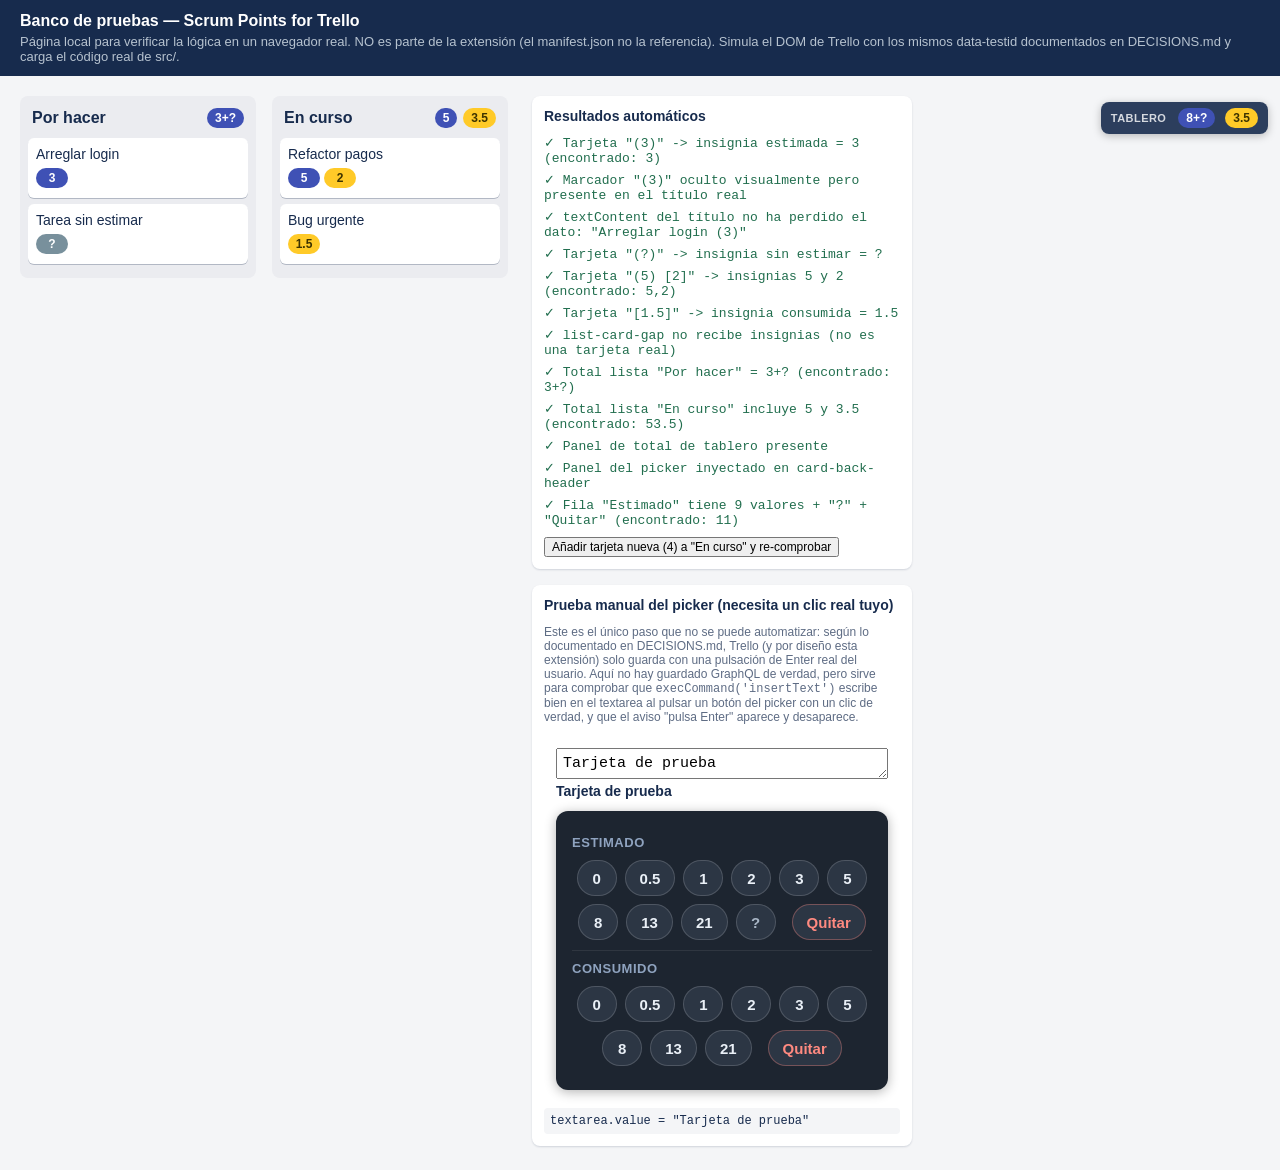
==== test/test-harness.html @ 549d7840 "Initial commit: Scrum Points for Trello v1.0.0 Reimplementación independiente MV3 de "Scrum for Trel" ====
<!doctype html>
<html lang="es">
<head>
<meta charset="utf-8">
<title>Scrum Points for Trello — banco de pruebas (no es parte de la extensión)</title>
<link rel="stylesheet" href="../styles.css">
<style>
  body { font-family: -apple-system, BlinkMacSystemFont, "Segoe UI", Helvetica, Arial, sans-serif; margin: 0; background: #f4f5f7; color: #172b4d; }
  header { background: #172b4d; color: #fff; padding: 12px 20px; }
  header p { margin: 4px 0 0; font-size: 13px; color: #b6c2cf; }
  main { display: flex; gap: 24px; padding: 20px; align-items: flex-start; }
  #board { display: flex; gap: 16px; }
  [data-testid="list"] { background: #ebecf0; border-radius: 8px; padding: 8px; width: 220px; }
  [data-testid="list-header"] { display: flex; align-items: center; justify-content: space-between; font-weight: 700; padding: 4px; }
  [data-testid="list-card"] { background: #fff; border-radius: 6px; padding: 8px; margin: 6px 0; box-shadow: 0 1px 0 rgba(9,30,66,.25); }
  [data-testid="card-name"] { font-size: 14px; }
  [data-testid="card-front-badges"] { margin-top: 4px; }
  #panel { width: 380px; }
  #panel section { background: #fff; border-radius: 8px; padding: 12px; margin-bottom: 16px; box-shadow: 0 1px 2px rgba(9,30,66,.15); }
  #panel h2 { font-size: 14px; margin: 0 0 8px; }
  #results div { font-size: 13px; padding: 3px 0; font-family: Consolas, monospace; }
  .pass { color: #216e4e; }
  .fail { color: #ae2a19; font-weight: 700; }
  [role="dialog"] { background: #fff; border-radius: 8px; padding: 12px; }
  [data-testid="card-back-title-input"] { width: 100%; box-sizing: border-box; font-size: 15px; padding: 6px; }
  #titleValue { font-family: Consolas, monospace; font-size: 12px; background: #f4f5f7; padding: 6px; border-radius: 4px; margin-top: 6px; word-break: break-all; }
  button.addcard { margin-top: 6px; font-size: 12px; }
</style>
</head>
<body>
<header>
  <strong>Banco de pruebas — Scrum Points for Trello</strong>
  <p>Página local para verificar la lógica en un navegador real. NO es parte de la extensión
     (el manifest.json no la referencia). Simula el DOM de Trello con los mismos data-testid
     documentados en DECISIONS.md y carga el código real de src/.</p>
</header>
<main>
  <div id="board">
    <div data-testid="list">
      <div data-testid="list-header">
        <span data-testid="list-name">Por hacer</span>
      </div>
      <div data-testid="list-cards">
        <div data-testid="list-card">
          <div data-testid="card-name">Arreglar login (3)</div>
          <div data-testid="card-front-badges"></div>
        </div>
        <div data-testid="list-card">
          <div data-testid="card-name">Tarea sin estimar (?)</div>
          <div data-testid="card-front-badges"></div>
        </div>
        <div data-testid="list-card-gap"></div>
      </div>
    </div>
    <div data-testid="list">
      <div data-testid="list-header">
        <span data-testid="list-name">En curso</span>
      </div>
      <div data-testid="list-cards">
        <div data-testid="list-card">
          <div data-testid="card-name">Refactor pagos (5) [2]</div>
          <div data-testid="card-front-badges"></div>
        </div>
        <div data-testid="list-card">
          <div data-testid="card-name">Bug urgente [1.5]</div>
          <div data-testid="card-front-badges"></div>
        </div>
      </div>
    </div>
  </div>

  <div id="panel">
    <section>
      <h2>Resultados automáticos</h2>
      <div id="results">Ejecutando…</div>
      <button class="addcard" id="addCardBtn">Añadir tarjeta nueva (4) a "En curso" y re-comprobar</button>
    </section>

    <section>
      <h2>Prueba manual del picker (necesita un clic real tuyo)</h2>
      <p style="font-size:12px;color:#5e6c84">
        Este es el único paso que no se puede automatizar: según lo documentado en DECISIONS.md,
        Trello (y por diseño esta extensión) solo guarda con una pulsación de Enter real del
        usuario. Aquí no hay guardado GraphQL de verdad, pero sirve para comprobar que
        <code>execCommand('insertText')</code> escribe bien en el textarea al pulsar un botón
        del picker con un clic de verdad, y que el aviso "pulsa Enter" aparece y desaparece.
      </p>
      <div role="dialog">
        <div data-testid="card-back-header">
          <h2 data-testid="card-back-title-input-view">Tarjeta de prueba</h2>
        </div>
      </div>
      <div id="titleValue"></div>
    </section>
  </div>
</main>

<script src="../src/parser.js"></script>
<script src="../src/dom-utils.js"></script>
<script src="../src/badges.js"></script>
<script src="../src/totals.js"></script>
<script src="../src/picker.js"></script>
<script src="../src/observer.js"></script>
<script src="../src/main.js"></script>

<script>
// --- arnés de pruebas, no forma parte de la extensión ---

// El picker real busca [data-testid="card-back-title-input"] (un <textarea>).
// En Trello ese textarea solo existe en modo edición; aquí lo creamos ya
// presente para poder probar el picker sin tener que simular el clic que
// lo activa (eso ya se prueba indirectamente: si no existiera, picker.js
// mostraría el aviso de error, que también es un resultado válido a observar).
(function setupFakeTextarea() {
  var dialog = document.querySelector('[role="dialog"]');
  var header = dialog.querySelector('[data-testid="card-back-header"]');
  var textarea = document.createElement('textarea');
  textarea.setAttribute('data-testid', 'card-back-title-input');
  textarea.value = 'Tarjeta de prueba';
  textarea.rows = 1;
  header.insertBefore(textarea, header.firstChild);

  var display = document.getElementById('titleValue');
  function refresh() { display.textContent = 'textarea.value = ' + JSON.stringify(textarea.value); }
  refresh();
  textarea.addEventListener('input', refresh);
  ['keydown', 'input'].forEach(function (ev) {
    textarea.addEventListener(ev, function () { setTimeout(refresh, 0); });
  });
})();

function log(container, ok, label) {
  var div = document.createElement('div');
  div.className = ok ? 'pass' : 'fail';
  div.textContent = (ok ? '✓ ' : '✗ ') + label;
  container.appendChild(div);
}

function runChecks() {
  var results = document.getElementById('results');
  results.textContent = '';

  var cards = document.querySelectorAll('[data-testid="list-card"]');
  var loginCard = cards[0];
  var unestCard = cards[1];
  var refactorCard = cards[2];
  var bugCard = cards[3];

  // 1. Insignia de puntos estimados
  var loginBadges = loginCard.querySelectorAll('.spt-badge');
  log(results, loginBadges.length === 1 && loginBadges[0].textContent === '3',
    'Tarjeta "(3)" -> insignia estimada = 3 (encontrado: ' +
    Array.prototype.map.call(loginBadges, function (b) { return b.textContent; }).join(',') + ')');

  // 2. Marcador oculto en el título pero el texto sigue existiendo
  var loginName = loginCard.querySelector('[data-testid="card-name"]');
  var hiddenSpan = loginName.querySelector('.spt-hidden-marker');
  log(results, !!hiddenSpan && hiddenSpan.textContent === '(3)' && getComputedStyle(hiddenSpan).display === 'none',
    'Marcador "(3)" oculto visualmente pero presente en el título real');
  log(results, loginName.textContent === 'Arreglar login (3)',
    'textContent del título no ha perdido el dato: ' + JSON.stringify(loginName.textContent));

  // 3. Sin estimar -> insignia "?"
  var unestBadges = unestCard.querySelectorAll('.spt-badge');
  log(results, unestBadges.length === 1 && unestBadges[0].textContent === '?',
    'Tarjeta "(?)" -> insignia sin estimar = ?');

  // 4. Estimado + consumido a la vez
  var refBadges = refactorCard.querySelectorAll('.spt-badge');
  var refTexts = Array.prototype.map.call(refBadges, function (b) { return b.textContent; });
  log(results, refTexts.indexOf('5') !== -1 && refTexts.indexOf('2') !== -1,
    'Tarjeta "(5) [2]" -> insignias 5 y 2 (encontrado: ' + refTexts.join(',') + ')');

  // 5. Solo consumido, con decimal
  var bugBadges = bugCard.querySelectorAll('.spt-badge');
  log(results, bugBadges.length === 1 && bugBadges[0].textContent === '1.5',
    'Tarjeta "[1.5]" -> insignia consumida = 1.5');

  // 6. list-card-gap no se trata como tarjeta
  var gap = document.querySelector('[data-testid="list-card-gap"]');
  log(results, gap.querySelectorAll('.spt-badge').length === 0,
    'list-card-gap no recibe insignias (no es una tarjeta real)');

  // 7. Total de la primera lista: 3 estimados + 1 sin estimar
  var list1 = document.querySelectorAll('[data-testid="list"]')[0];
  var list1Total = list1.querySelector('[data-spt-list-total="1"]');
  log(results, !!list1Total && list1Total.textContent.replace(/\s+/g, '') === '3+?',
    'Total lista "Por hacer" = 3+? (encontrado: ' + (list1Total ? list1Total.textContent : 'ninguno') + ')');

  // 8. Total de la segunda lista: 5 estimados, 3.5 consumidos
  var list2 = document.querySelectorAll('[data-testid="list"]')[1];
  var list2Total = list2.querySelector('[data-spt-list-total="1"]');
  var list2Text = list2Total ? list2Total.textContent.replace(/\s+/g, '') : '';
  log(results, list2Text.indexOf('5') !== -1 && list2Text.indexOf('3.5') !== -1,
    'Total lista "En curso" incluye 5 y 3.5 (encontrado: ' + list2Text + ')');

  // 9. Panel flotante de total de tablero
  var boardTotal = document.getElementById('spt-board-total');
  log(results, !!boardTotal, 'Panel de total de tablero presente');

  // 10. El picker se inyectó en el diálogo
  var pickerPanel = document.querySelector('[data-spt-picker="1"]');
  log(results, !!pickerPanel, 'Panel del picker inyectado en card-back-header');
  var estButtons = pickerPanel ? pickerPanel.querySelectorAll('.spt-picker-row')[0].querySelectorAll('.spt-picker-btn') : [];
  log(results, estButtons.length === 11, // 9 valores fibonacci + "?" + "Quitar"
    'Fila "Estimado" tiene 9 valores + "?" + "Quitar" (encontrado: ' + estButtons.length + ')');
}

// Dejamos un margen para que el MutationObserver + rAF de observer.js
// terminen su primera pasada antes de comprobar el resultado.
setTimeout(runChecks, 600);

document.getElementById('addCardBtn').addEventListener('click', function () {
  var list2Cards = document.querySelectorAll('[data-testid="list"]')[1].querySelector('[data-testid="list-cards"]');
  var card = document.createElement('div');
  card.setAttribute('data-testid', 'list-card');
  var name = document.createElement('div');
  name.setAttribute('data-testid', 'card-name');
  name.textContent = 'Tarjeta añadida en caliente (4)';
  var badges = document.createElement('div');
  badges.setAttribute('data-testid', 'card-front-badges');
  card.appendChild(name);
  card.appendChild(badges);
  list2Cards.appendChild(card);

  setTimeout(function () {
    var ok = card.querySelectorAll('.spt-badge').length === 1 && card.querySelector('.spt-badge').textContent === '4';
    var results = document.getElementById('results');
    var div = document.createElement('div');
    div.className = ok ? 'pass' : 'fail';
    div.textContent = (ok ? '✓ ' : '✗ ') + 'MutationObserver detectó la tarjeta añadida en caliente y pintó su insignia (4)';
    results.appendChild(div);
  }, 500);
});
</script>
</body>
</html>
---- styles.css ----
/*
 * Scrum Points for Trello — styles.css
 * Prefijo spt- en todo para no chocar con clases de Trello.
 */

.spt-hidden-marker {
  display: none;
}

.spt-badge-group {
  display: inline-flex;
  gap: 4px;
  margin: 2px 4px 2px 0;
}

.spt-badge {
  display: inline-flex;
  align-items: center;
  justify-content: center;
  min-width: 20px;
  height: 20px;
  padding: 0 6px;
  border-radius: 10px;
  font-size: 12px;
  font-weight: 600;
  line-height: 20px;
  color: #ffffff;
}

.spt-badge--estimated {
  background: #3f51b5;
}

.spt-badge--consumed {
  background: #ffca28;
  color: #3d3300;
}

.spt-badge--unestimated {
  background: #78909c;
}

.spt-chip {
  display: inline-flex;
  align-items: center;
  justify-content: center;
  padding: 0 8px;
  height: 20px;
  border-radius: 10px;
  font-size: 12px;
  font-weight: 700;
  line-height: 20px;
  color: #ffffff;
  margin-left: 6px;
}

.spt-chip--estimated {
  background: #3f51b5;
}

.spt-chip--consumed {
  background: #ffca28;
  color: #3d3300;
}

.spt-list-total {
  display: inline-flex;
  align-items: center;
  margin-left: 4px;
}

.spt-board-total {
  /* "top" se calcula y se fija en JS (totals.js) a partir de la posición
     real del contenedor de listas, no a un número fijo: la altura de la
     barra superior de Trello varía según el ancho de ventana y el nombre
     del tablero, así que un valor fijo se solapaba con sus botones. */
  position: fixed;
  right: 12px;
  z-index: 2147483000;
  display: flex;
  align-items: center;
  gap: 4px;
  padding: 6px 10px;
  border-radius: 8px;
  background: rgba(9, 30, 66, 0.85);
  box-shadow: 0 2px 8px rgba(0, 0, 0, 0.25);
  font-family: -apple-system, BlinkMacSystemFont, "Segoe UI", Helvetica, Arial, sans-serif;
  pointer-events: none;
}

.spt-board-total__label {
  color: #ffffff;
  font-size: 11px;
  font-weight: 600;
  text-transform: uppercase;
  letter-spacing: 0.04em;
  opacity: 0.8;
  margin-right: 2px;
}

/*
 * El panel del picker vive dentro del DOM de Trello (card-back-header). Su
 * propio CSS de reset (p.ej. estilos globales para <button>) puede tener
 * más especificidad que una simple clase nuestra y ganarnos la partida
 * (así se veían los botones apilados uno por línea). Por eso todo va
 * anclado al id #spt-picker-panel (un id pesa más que cualquier
 * combinación razonable de clases) y con !important. Los colores son
 * propios y fijos, no heredan el tema claro/oscuro de Trello, para que
 * siempre haya contraste suficiente y el mismo aspecto en cualquier lado.
 */
#spt-picker-panel {
  /* card-back-header suele ser un contenedor flex en fila (icono/avatar +
     contenido). Sin esto, nuestro panel heredaba ese contexto y quedaba
     encogido a una columna estrecha -> los botones se apilaban uno debajo
     de otro pegados al borde. Forzamos que ocupe toda la fila él solo. */
  display: block !important;
  width: 100% !important;
  flex: 1 1 100% !important;
  align-self: stretch !important;
  box-sizing: border-box !important;
  margin-top: 12px !important;
  padding: 14px 16px !important;
  border-radius: 12px !important;
  background: #1d2530 !important;
  box-shadow: 0 2px 12px rgba(0, 0, 0, 0.3) !important;
  font-family: -apple-system, BlinkMacSystemFont, "Segoe UI", Helvetica, Arial, sans-serif !important;
}

#spt-picker-panel .spt-picker-row {
  display: flex !important;
  flex-wrap: wrap !important;
  align-items: center !important;
  justify-content: center !important;
  gap: 8px !important;
  padding: 10px 0 !important;
}

#spt-picker-panel .spt-picker-row + .spt-picker-row {
  border-top: 1px solid rgba(255, 255, 255, 0.08) !important;
}

#spt-picker-panel .spt-picker-row__label {
  flex: 0 0 100% !important;
  font-size: 13px !important;
  font-weight: 700 !important;
  text-transform: uppercase !important;
  letter-spacing: 0.04em !important;
  color: #8fa3bf !important;
  margin: 0 0 2px !important;
}

#spt-picker-panel .spt-picker-btn {
  box-sizing: border-box !important;
  display: inline-flex !important;
  flex: 0 0 auto !important;
  align-items: center !important;
  justify-content: center !important;
  width: auto !important;
  min-width: 40px !important;
  height: 36px !important;
  margin: 0 !important;
  padding: 0 14px !important;
  border: 1px solid rgba(255, 255, 255, 0.16) !important;
  border-radius: 18px !important;
  background: #2c3644 !important;
  color: #eaf0f7 !important;
  font-size: 15px !important;
  font-weight: 600 !important;
  line-height: normal !important;
  cursor: pointer !important;
}

#spt-picker-panel .spt-picker-btn:hover {
  background: #3a4757 !important;
  border-color: rgba(255, 255, 255, 0.32) !important;
}

#spt-picker-panel .spt-picker-btn--active {
  background: #3f51b5 !important;
  border-color: #7c8ef0 !important;
  color: #ffffff !important;
  box-shadow: 0 0 0 2px rgba(124, 142, 240, 0.35) !important;
}

#spt-picker-panel .spt-picker-btn--unestimated {
  color: #a9b6c6 !important;
}

#spt-picker-panel .spt-picker-btn--clear {
  color: #ff8a80 !important;
  border-color: rgba(255, 138, 128, 0.35) !important;
  margin-left: 8px !important;
}

#spt-picker-panel .spt-save-hint {
  display: none !important;
  margin-top: 10px !important;
  padding: 8px 12px !important;
  border-radius: 8px !important;
  background: #3a2f00 !important;
  border: 1px solid #806a00 !important;
  color: #ffd666 !important;
  font-size: 13px !important;
  font-weight: 600 !important;
}

#spt-picker-panel .spt-save-hint--visible {
  display: block !important;
}

#spt-picker-panel .spt-save-hint--error {
  background: #3a1410 !important;
  border-color: #a1362b !important;
  color: #ffb4a8 !important;
}
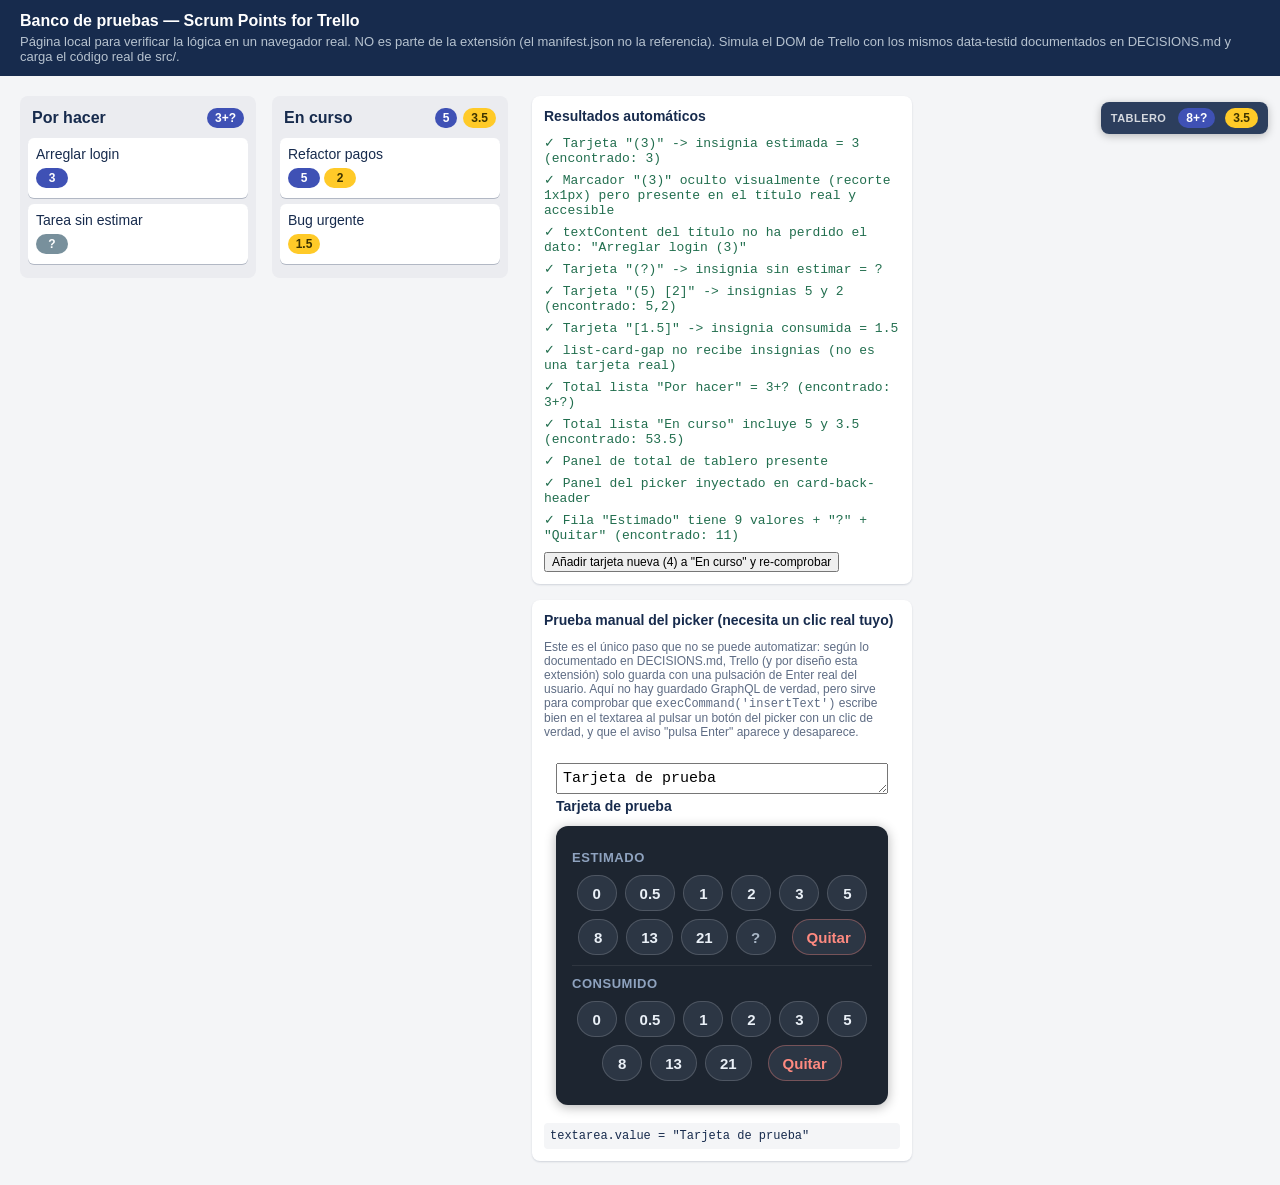
==== commit b6580a0e: "Corregir aserción del banco de pruebas: ya no exige display:none en el marcador oculto El commit cbf" ====
--- a/test/test-harness.html
+++ b/test/test-harness.html
@@ -155,8 +155,13 @@
   // 2. Marcador oculto en el título pero el texto sigue existiendo
   var loginName = loginCard.querySelector('[data-testid="card-name"]');
   var hiddenSpan = loginName.querySelector('.spt-hidden-marker');
-  log(results, !!hiddenSpan && hiddenSpan.textContent === '(3)' && getComputedStyle(hiddenSpan).display === 'none',
-    'Marcador "(3)" oculto visualmente pero presente en el título real');
+  // No comprobamos display:none: desde cbff1d4 el marcador se oculta con el
+  // patrón de recorte 1x1px (position absolute + clip) precisamente para que
+  // NO desaparezca del árbol de accesibilidad (ver styles.css y DECISIONS.md).
+  var hiddenStyle = hiddenSpan && getComputedStyle(hiddenSpan);
+  log(results, !!hiddenSpan && hiddenSpan.textContent === '(3)' &&
+    hiddenStyle.display !== 'none' && hiddenStyle.position === 'absolute' && hiddenStyle.width === '1px',
+    'Marcador "(3)" oculto visualmente (recorte 1x1px) pero presente en el título real y accesible');
   log(results, loginName.textContent === 'Arreglar login (3)',
     'textContent del título no ha perdido el dato: ' + JSON.stringify(loginName.textContent));
 
--- a/styles.css
+++ b/styles.css
@@ -3,8 +3,23 @@
  * Prefijo spt- en todo para no chocar con clases de Trello.
  */
 
+/*
+ * display:none quitaría el marcador también del árbol de accesibilidad,
+ * no solo de la pantalla: un lector de pantalla dejaría de anunciar el
+ * dato "(3)"/"[2]" aunque siga presente en el título real. Este patrón
+ * (clip a 1x1px, position absolute, overflow hidden) lo oculta solo
+ * visualmente y lo mantiene disponible para lectores de pantalla.
+ */
 .spt-hidden-marker {
-  display: none;
+  position: absolute;
+  width: 1px;
+  height: 1px;
+  padding: 0;
+  margin: -1px;
+  overflow: hidden;
+  clip: rect(0, 0, 0, 0);
+  white-space: nowrap;
+  border: 0;
 }
 
 .spt-badge-group {
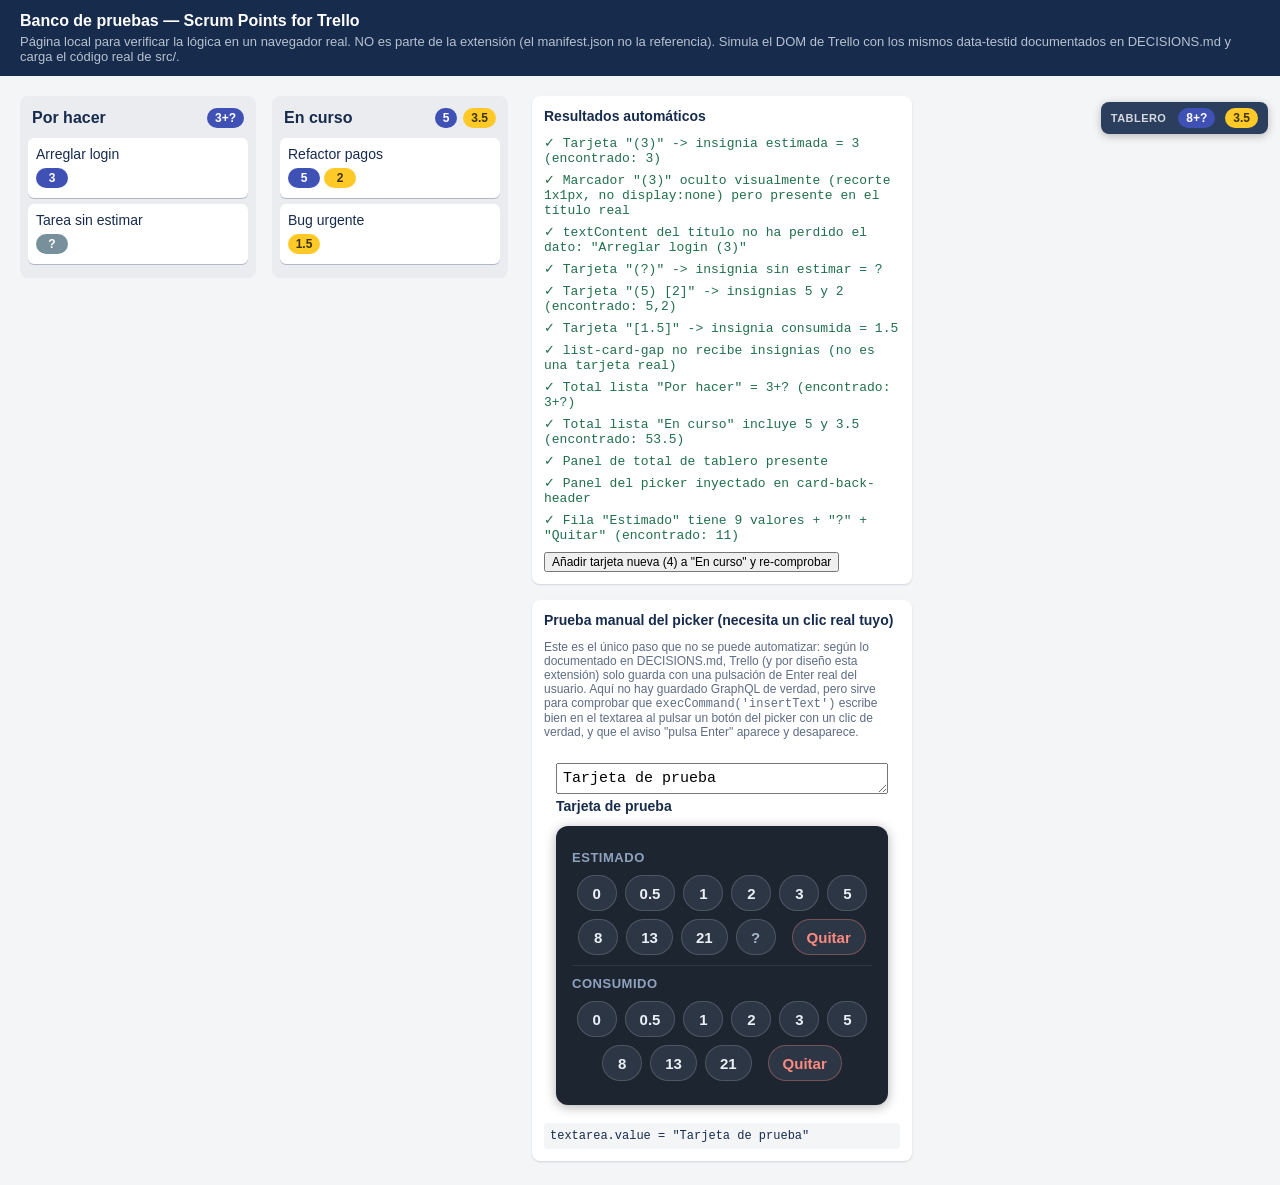
==== commit ff64f484: "Corregir aserción obsoleta en el banco de pruebas (display:none) test-harness.html comprobaba que el" ====
--- a/test/test-harness.html
+++ b/test/test-harness.html
@@ -155,13 +155,14 @@
   // 2. Marcador oculto en el título pero el texto sigue existiendo
   var loginName = loginCard.querySelector('[data-testid="card-name"]');
   var hiddenSpan = loginName.querySelector('.spt-hidden-marker');
-  // No comprobamos display:none: desde cbff1d4 el marcador se oculta con el
-  // patrón de recorte 1x1px (position absolute + clip) precisamente para que
-  // NO desaparezca del árbol de accesibilidad (ver styles.css y DECISIONS.md).
-  var hiddenStyle = hiddenSpan && getComputedStyle(hiddenSpan);
-  log(results, !!hiddenSpan && hiddenSpan.textContent === '(3)' &&
-    hiddenStyle.display !== 'none' && hiddenStyle.position === 'absolute' && hiddenStyle.width === '1px',
-    'Marcador "(3)" oculto visualmente (recorte 1x1px) pero presente en el título real y accesible');
+  // No comprobamos display:none: el patrón sr-only (ver DECISIONS.md / styles.css)
+  // usa recorte 1x1px a propósito para que el marcador siga en el árbol de
+  // accesibilidad, así que su display computado es "block", no "none".
+  var hiddenStyle = hiddenSpan ? getComputedStyle(hiddenSpan) : null;
+  var visuallyClipped = !!hiddenStyle && hiddenStyle.position === 'absolute' &&
+    hiddenStyle.width === '1px' && hiddenStyle.height === '1px' && hiddenStyle.display !== 'none';
+  log(results, !!hiddenSpan && hiddenSpan.textContent === '(3)' && visuallyClipped,
+    'Marcador "(3)" oculto visualmente (recorte 1x1px, no display:none) pero presente en el título real');
   log(results, loginName.textContent === 'Arreglar login (3)',
     'textContent del título no ha perdido el dato: ' + JSON.stringify(loginName.textContent));
 
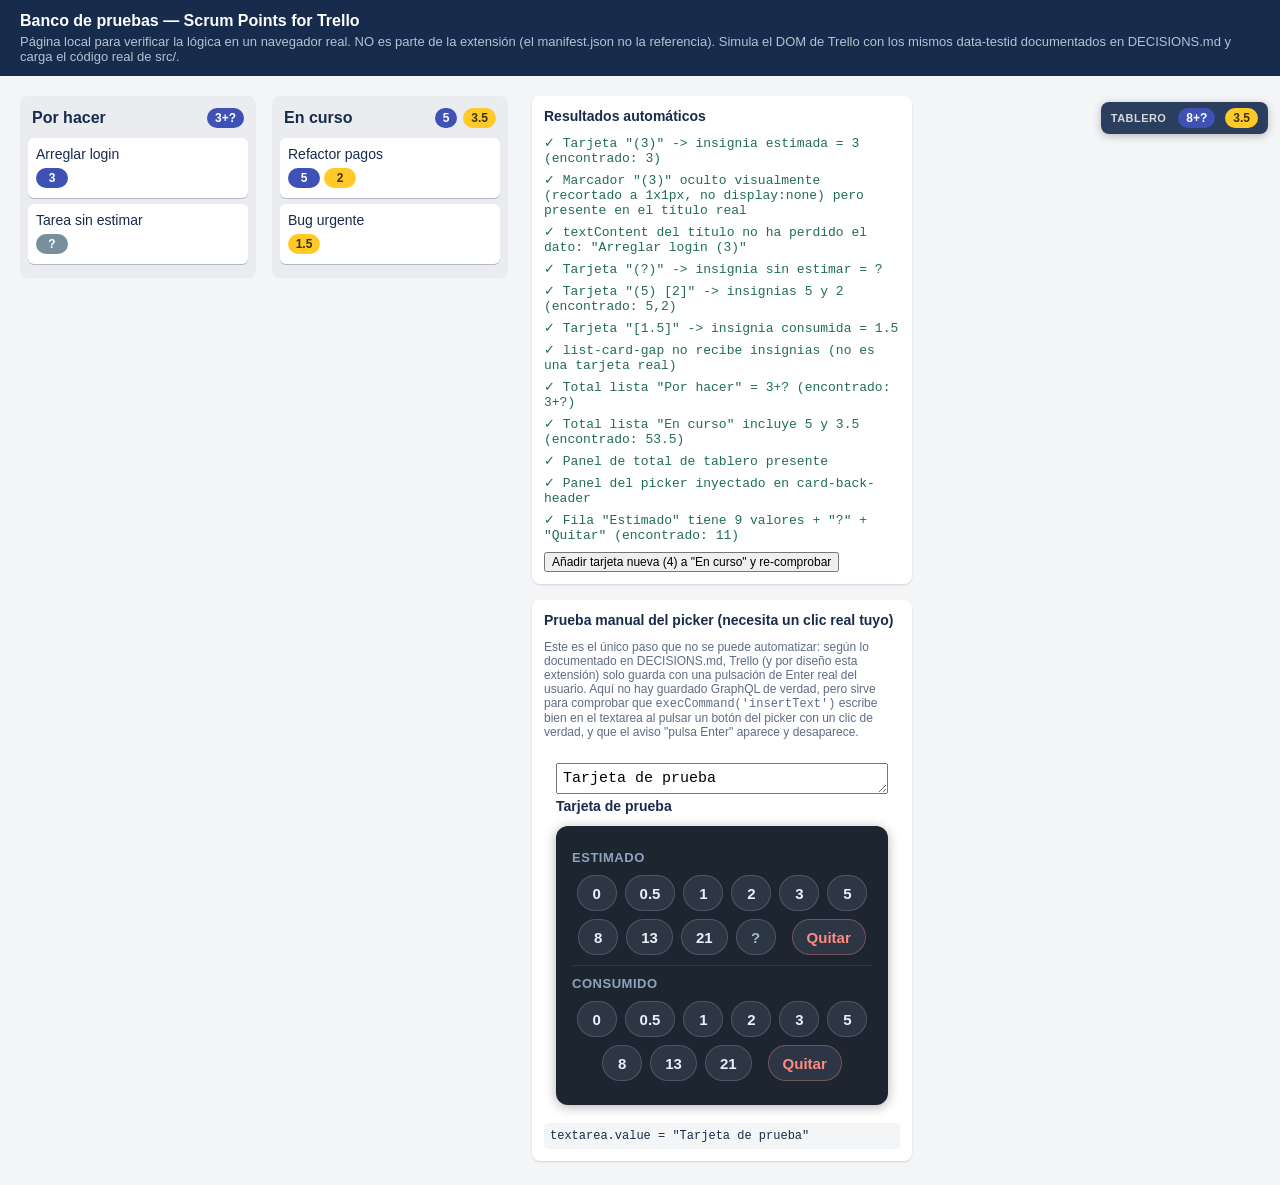
==== commit 12474c5f: "Corregir aserción desactualizada del banco de pruebas (display:none vs recorte 1x1px) Co-Authored-By" ====
--- a/test/test-harness.html
+++ b/test/test-harness.html
@@ -155,14 +155,16 @@
   // 2. Marcador oculto en el título pero el texto sigue existiendo
   var loginName = loginCard.querySelector('[data-testid="card-name"]');
   var hiddenSpan = loginName.querySelector('.spt-hidden-marker');
-  // No comprobamos display:none: el patrón sr-only (ver DECISIONS.md / styles.css)
-  // usa recorte 1x1px a propósito para que el marcador siga en el árbol de
-  // accesibilidad, así que su display computado es "block", no "none".
-  var hiddenStyle = hiddenSpan ? getComputedStyle(hiddenSpan) : null;
-  var visuallyClipped = !!hiddenStyle && hiddenStyle.position === 'absolute' &&
-    hiddenStyle.width === '1px' && hiddenStyle.height === '1px' && hiddenStyle.display !== 'none';
-  log(results, !!hiddenSpan && hiddenSpan.textContent === '(3)' && visuallyClipped,
-    'Marcador "(3)" oculto visualmente (recorte 1x1px, no display:none) pero presente en el título real');
+  // No comprobamos display === 'none': el CSS usa a propósito la técnica de
+  // recorte a 1x1px (ver styles.css) en vez de display:none, precisamente
+  // para que el marcador siga en el árbol de accesibilidad (PR #3). Aquí
+  // comprobamos esa técnica en concreto: position:absolute + tamaño
+  // renderizado casi nulo.
+  var hiddenBox = hiddenSpan ? hiddenSpan.getBoundingClientRect() : null;
+  log(results, !!hiddenSpan && hiddenSpan.textContent === '(3)' &&
+    getComputedStyle(hiddenSpan).position === 'absolute' &&
+    hiddenBox.width <= 1 && hiddenBox.height <= 1,
+    'Marcador "(3)" oculto visualmente (recortado a 1x1px, no display:none) pero presente en el título real');
   log(results, loginName.textContent === 'Arreglar login (3)',
     'textContent del título no ha perdido el dato: ' + JSON.stringify(loginName.textContent));
 
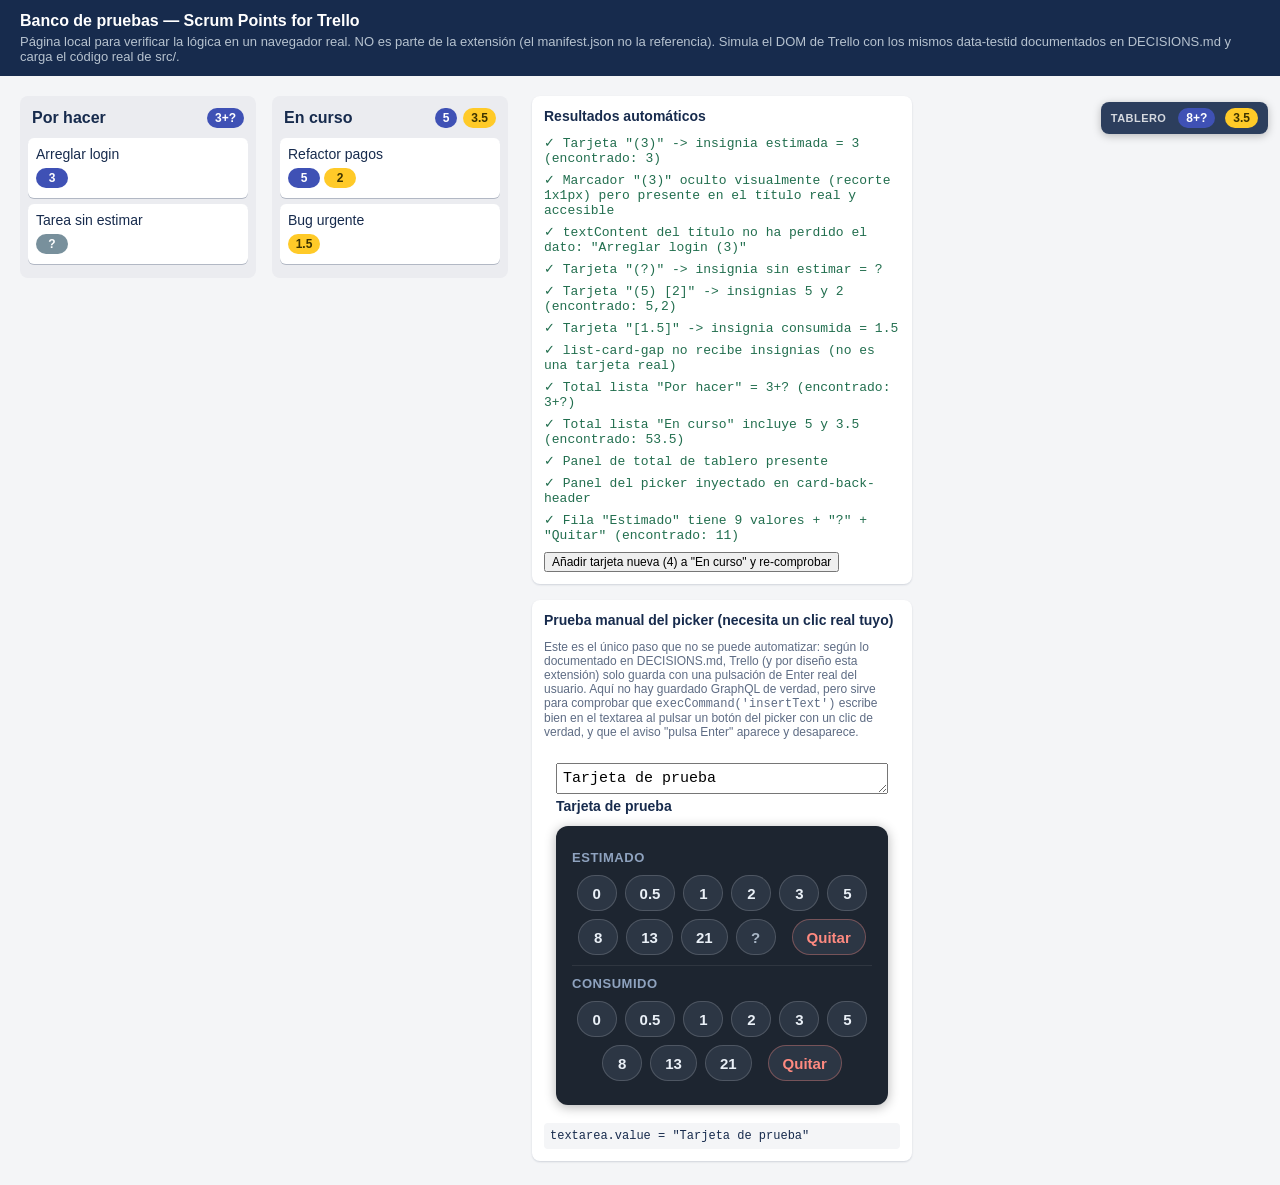
==== commit b5865d20: "Merge b6580a0eefe97cff73fb9baa645c11d3962875f7 into 8964e67bfb81a589a6bcbecee737118c303a7094" ====
--- a/test/test-harness.html
+++ b/test/test-harness.html
@@ -155,16 +155,13 @@
   // 2. Marcador oculto en el título pero el texto sigue existiendo
   var loginName = loginCard.querySelector('[data-testid="card-name"]');
   var hiddenSpan = loginName.querySelector('.spt-hidden-marker');
-  // No comprobamos display === 'none': el CSS usa a propósito la técnica de
-  // recorte a 1x1px (ver styles.css) en vez de display:none, precisamente
-  // para que el marcador siga en el árbol de accesibilidad (PR #3). Aquí
-  // comprobamos esa técnica en concreto: position:absolute + tamaño
-  // renderizado casi nulo.
-  var hiddenBox = hiddenSpan ? hiddenSpan.getBoundingClientRect() : null;
+  // No comprobamos display:none: desde cbff1d4 el marcador se oculta con el
+  // patrón de recorte 1x1px (position absolute + clip) precisamente para que
+  // NO desaparezca del árbol de accesibilidad (ver styles.css y DECISIONS.md).
+  var hiddenStyle = hiddenSpan && getComputedStyle(hiddenSpan);
   log(results, !!hiddenSpan && hiddenSpan.textContent === '(3)' &&
-    getComputedStyle(hiddenSpan).position === 'absolute' &&
-    hiddenBox.width <= 1 && hiddenBox.height <= 1,
-    'Marcador "(3)" oculto visualmente (recortado a 1x1px, no display:none) pero presente en el título real');
+    hiddenStyle.display !== 'none' && hiddenStyle.position === 'absolute' && hiddenStyle.width === '1px',
+    'Marcador "(3)" oculto visualmente (recorte 1x1px) pero presente en el título real y accesible');
   log(results, loginName.textContent === 'Arreglar login (3)',
     'textContent del título no ha perdido el dato: ' + JSON.stringify(loginName.textContent));
 
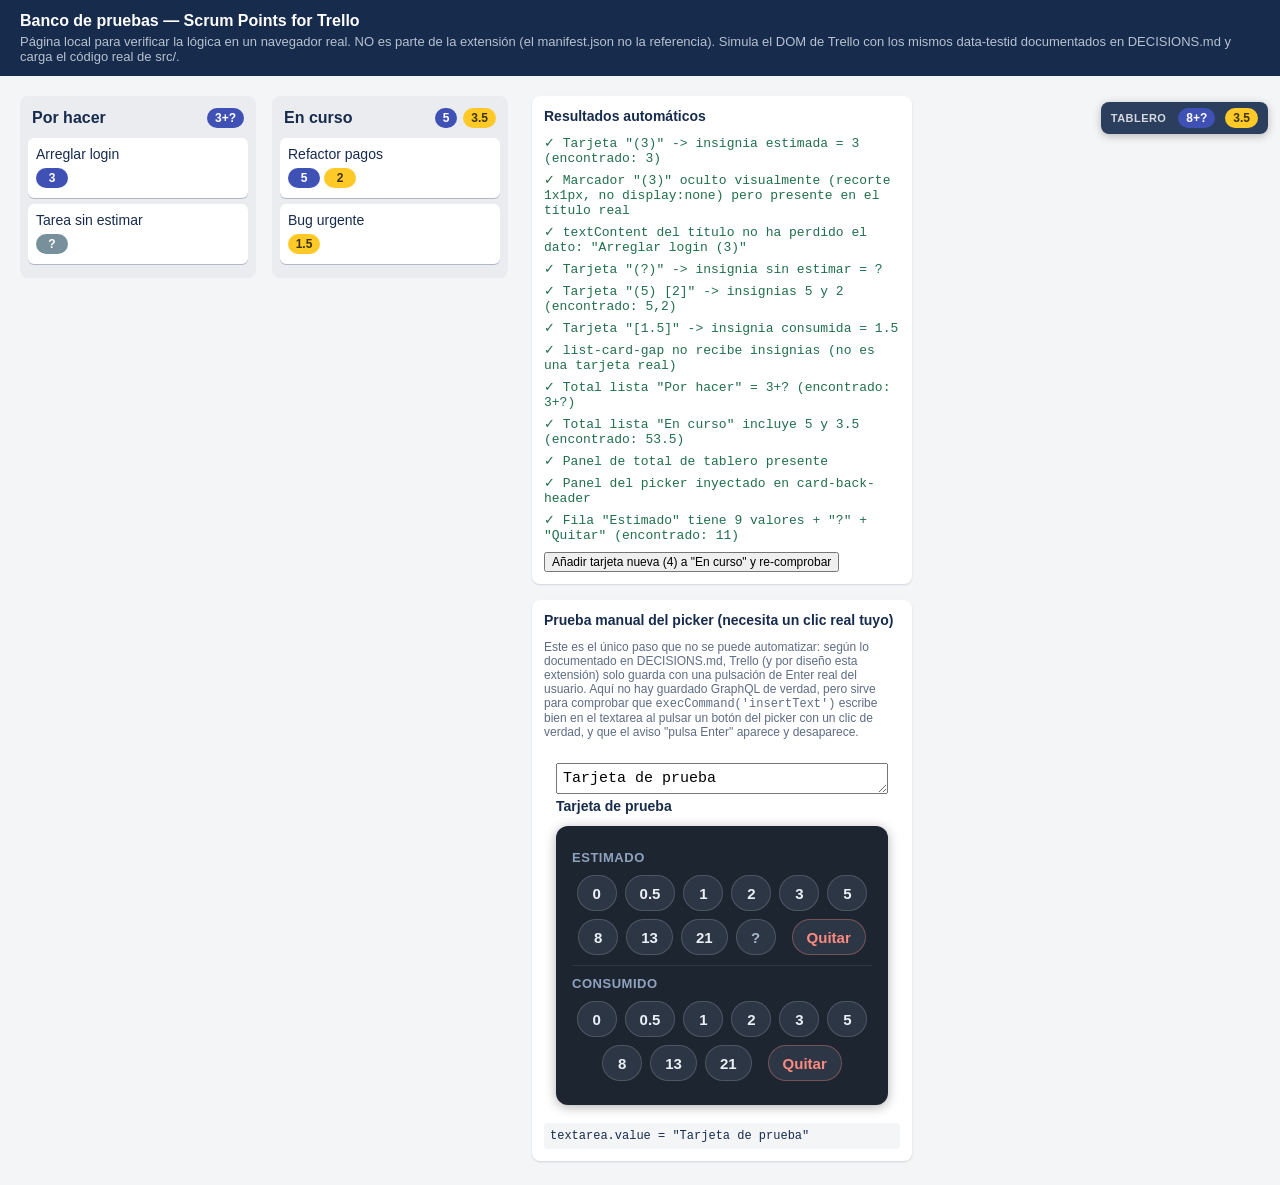
==== commit 96b4f119: "Merge ff64f484497906705457b084c20a1fe273632858 into 8964e67bfb81a589a6bcbecee737118c303a7094" ====
--- a/test/test-harness.html
+++ b/test/test-harness.html
@@ -155,13 +155,14 @@
   // 2. Marcador oculto en el título pero el texto sigue existiendo
   var loginName = loginCard.querySelector('[data-testid="card-name"]');
   var hiddenSpan = loginName.querySelector('.spt-hidden-marker');
-  // No comprobamos display:none: desde cbff1d4 el marcador se oculta con el
-  // patrón de recorte 1x1px (position absolute + clip) precisamente para que
-  // NO desaparezca del árbol de accesibilidad (ver styles.css y DECISIONS.md).
-  var hiddenStyle = hiddenSpan && getComputedStyle(hiddenSpan);
-  log(results, !!hiddenSpan && hiddenSpan.textContent === '(3)' &&
-    hiddenStyle.display !== 'none' && hiddenStyle.position === 'absolute' && hiddenStyle.width === '1px',
-    'Marcador "(3)" oculto visualmente (recorte 1x1px) pero presente en el título real y accesible');
+  // No comprobamos display:none: el patrón sr-only (ver DECISIONS.md / styles.css)
+  // usa recorte 1x1px a propósito para que el marcador siga en el árbol de
+  // accesibilidad, así que su display computado es "block", no "none".
+  var hiddenStyle = hiddenSpan ? getComputedStyle(hiddenSpan) : null;
+  var visuallyClipped = !!hiddenStyle && hiddenStyle.position === 'absolute' &&
+    hiddenStyle.width === '1px' && hiddenStyle.height === '1px' && hiddenStyle.display !== 'none';
+  log(results, !!hiddenSpan && hiddenSpan.textContent === '(3)' && visuallyClipped,
+    'Marcador "(3)" oculto visualmente (recorte 1x1px, no display:none) pero presente en el título real');
   log(results, loginName.textContent === 'Arreglar login (3)',
     'textContent del título no ha perdido el dato: ' + JSON.stringify(loginName.textContent));
 
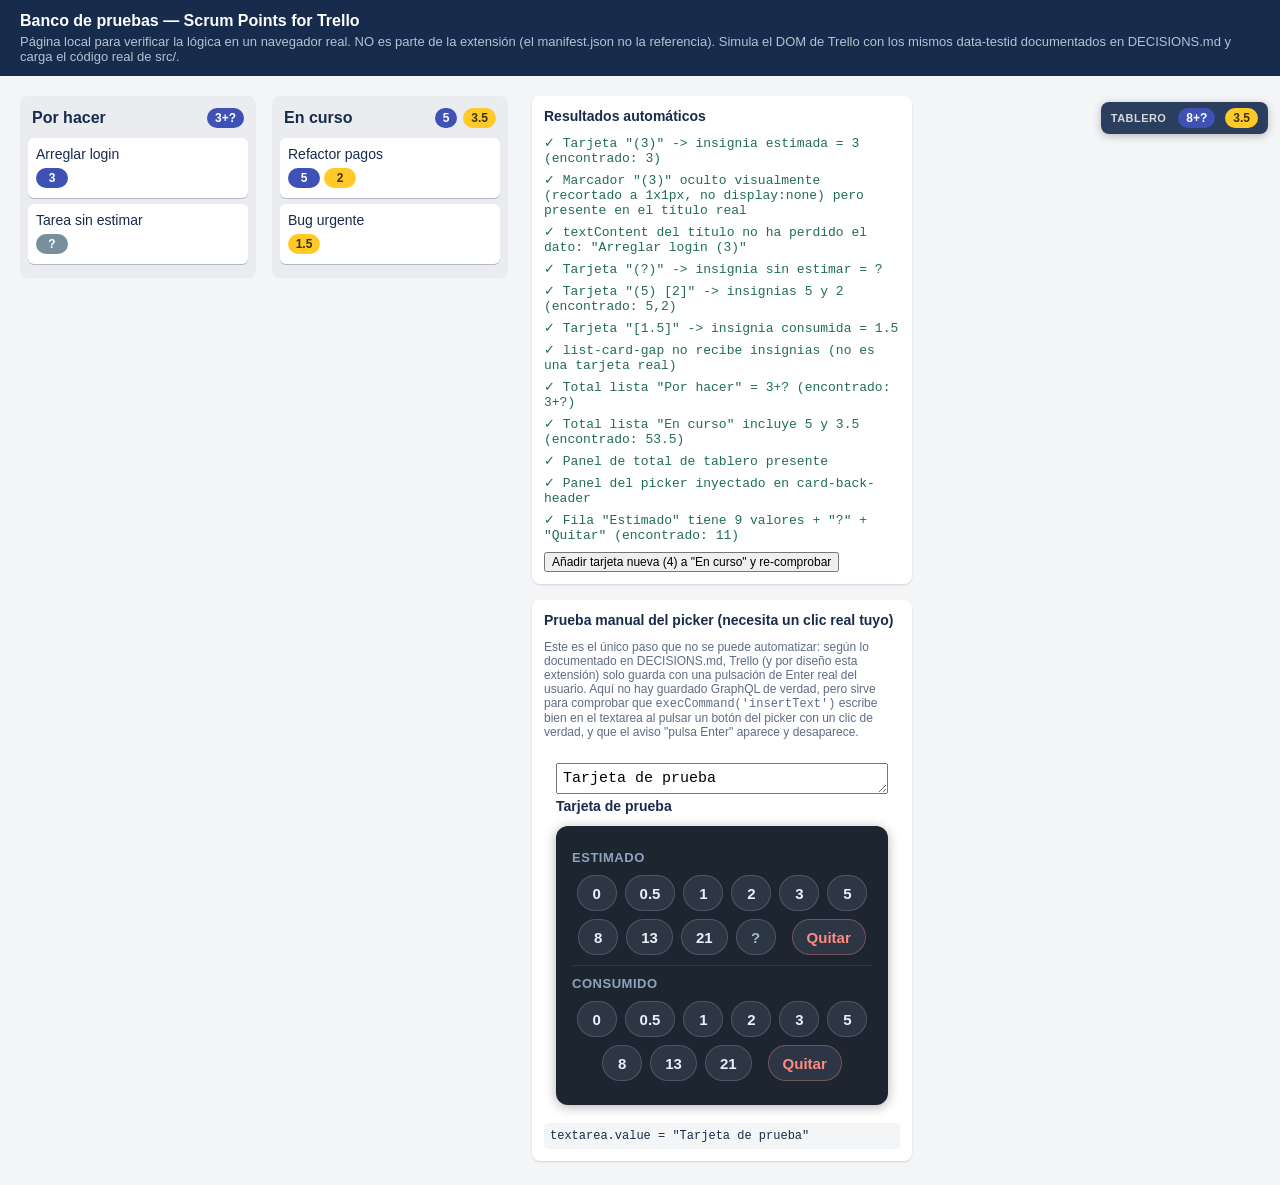
==== commit 922be840: "Merge 12474c5f79b97665df5599e00c716a1bf1d96859 into 8964e67bfb81a589a6bcbecee737118c303a7094" ====
--- a/test/test-harness.html
+++ b/test/test-harness.html
@@ -155,14 +155,16 @@
   // 2. Marcador oculto en el título pero el texto sigue existiendo
   var loginName = loginCard.querySelector('[data-testid="card-name"]');
   var hiddenSpan = loginName.querySelector('.spt-hidden-marker');
-  // No comprobamos display:none: el patrón sr-only (ver DECISIONS.md / styles.css)
-  // usa recorte 1x1px a propósito para que el marcador siga en el árbol de
-  // accesibilidad, así que su display computado es "block", no "none".
-  var hiddenStyle = hiddenSpan ? getComputedStyle(hiddenSpan) : null;
-  var visuallyClipped = !!hiddenStyle && hiddenStyle.position === 'absolute' &&
-    hiddenStyle.width === '1px' && hiddenStyle.height === '1px' && hiddenStyle.display !== 'none';
-  log(results, !!hiddenSpan && hiddenSpan.textContent === '(3)' && visuallyClipped,
-    'Marcador "(3)" oculto visualmente (recorte 1x1px, no display:none) pero presente en el título real');
+  // No comprobamos display === 'none': el CSS usa a propósito la técnica de
+  // recorte a 1x1px (ver styles.css) en vez de display:none, precisamente
+  // para que el marcador siga en el árbol de accesibilidad (PR #3). Aquí
+  // comprobamos esa técnica en concreto: position:absolute + tamaño
+  // renderizado casi nulo.
+  var hiddenBox = hiddenSpan ? hiddenSpan.getBoundingClientRect() : null;
+  log(results, !!hiddenSpan && hiddenSpan.textContent === '(3)' &&
+    getComputedStyle(hiddenSpan).position === 'absolute' &&
+    hiddenBox.width <= 1 && hiddenBox.height <= 1,
+    'Marcador "(3)" oculto visualmente (recortado a 1x1px, no display:none) pero presente en el título real');
   log(results, loginName.textContent === 'Arreglar login (3)',
     'textContent del título no ha perdido el dato: ' + JSON.stringify(loginName.textContent));
 
